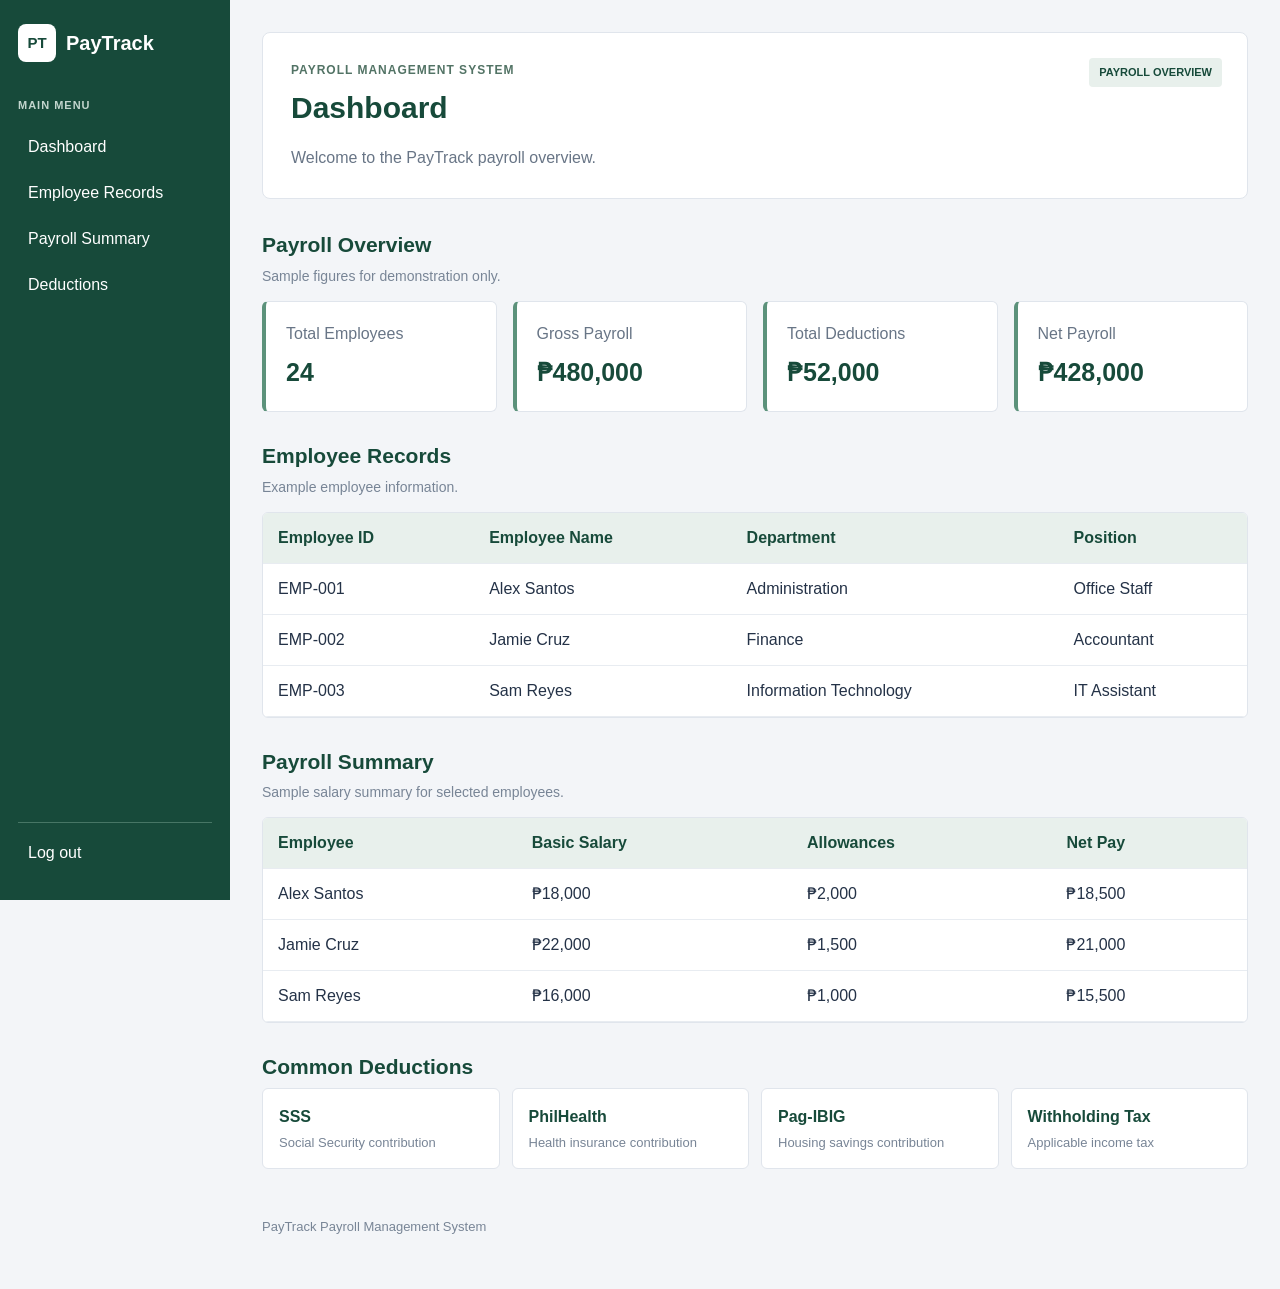
==== dashboard.html @ 4ebe02d6 "Replace campus site with PayTrack payroll management system" ====
<!DOCTYPE html>
<html lang="en">
<head>
    <meta charset="UTF-8">
    <meta name="viewport" content="width=device-width, initial-scale=1.0">
    <title>PayTrack | Dashboard</title>
    <link rel="stylesheet" href="style.css">
</head>
<body class="dashboard-body">

    <div class="dashboard-layout">

        <!-- SIDEBAR: links move to sections on this dashboard page. -->
        <aside class="sidebar">
            <a class="sidebar-brand" href="#overview">
                <span class="brand-mark small-mark">PT</span>
                <span>PayTrack</span>
            </a>

            <p class="sidebar-label">MAIN MENU</p>
            <nav class="sidebar-nav">
                <a href="#overview">Dashboard</a>
                <a href="#employees">Employee Records</a>
                <a href="#payroll">Payroll Summary</a>
                <a href="#deductions">Deductions</a>
            </nav>

            <!-- LOGOUT: returns the user to the login page. -->
            <a class="logout-link" href="index.html">Log out</a>
        </aside>

        <!-- DASHBOARD CONTENT: sample payroll information for the project. -->
        <main class="dashboard-main">
            <header class="page-heading" id="overview">
                <div>
                    <p class="eyebrow">PAYROLL MANAGEMENT SYSTEM</p>
                    <h1>Dashboard</h1>
                    <p>Welcome to the PayTrack payroll overview.</p>
                </div>
                <span class="period-label">PAYROLL OVERVIEW</span>
            </header>

            <section class="content-section">
                <h2>Payroll Overview</h2>
                <p class="section-note">Sample figures for demonstration only.</p>

                <!-- SUMMARY CARDS: quick view of the payroll totals. -->
                <div class="summary-cards">
                    <article class="summary-card">
                        <p>Total Employees</p>
                        <h3>24</h3>
                    </article>
                    <article class="summary-card">
                        <p>Gross Payroll</p>
                        <h3>₱480,000</h3>
                    </article>
                    <article class="summary-card">
                        <p>Total Deductions</p>
                        <h3>₱52,000</h3>
                    </article>
                    <article class="summary-card">
                        <p>Net Payroll</p>
                        <h3>₱428,000</h3>
                    </article>
                </div>
            </section>

            <section class="content-section" id="employees">
                <h2>Employee Records</h2>
                <p class="section-note">Example employee information.</p>

                <div class="table-container">
                    <table>
                        <thead>
                            <tr>
                                <th>Employee ID</th>
                                <th>Employee Name</th>
                                <th>Department</th>
                                <th>Position</th>
                            </tr>
                        </thead>
                        <tbody>
                            <tr>
                                <td>EMP-001</td>
                                <td>Alex Santos</td>
                                <td>Administration</td>
                                <td>Office Staff</td>
                            </tr>
                            <tr>
                                <td>EMP-002</td>
                                <td>Jamie Cruz</td>
                                <td>Finance</td>
                                <td>Accountant</td>
                            </tr>
                            <tr>
                                <td>EMP-003</td>
                                <td>Sam Reyes</td>
                                <td>Information Technology</td>
                                <td>IT Assistant</td>
                            </tr>
                        </tbody>
                    </table>
                </div>
            </section>

            <section class="content-section" id="payroll">
                <h2>Payroll Summary</h2>
                <p class="section-note">Sample salary summary for selected employees.</p>

                <div class="table-container">
                    <table>
                        <thead>
                            <tr>
                                <th>Employee</th>
                                <th>Basic Salary</th>
                                <th>Allowances</th>
                                <th>Net Pay</th>
                            </tr>
                        </thead>
                        <tbody>
                            <tr>
                                <td>Alex Santos</td>
                                <td>₱18,000</td>
                                <td>₱2,000</td>
                                <td>₱18,500</td>
                            </tr>
                            <tr>
                                <td>Jamie Cruz</td>
                                <td>₱22,000</td>
                                <td>₱1,500</td>
                                <td>₱21,000</td>
                            </tr>
                            <tr>
                                <td>Sam Reyes</td>
                                <td>₱16,000</td>
                                <td>₱1,000</td>
                                <td>₱15,500</td>
                            </tr>
                        </tbody>
                    </table>
                </div>
            </section>

            <section class="content-section" id="deductions">
                <h2>Common Deductions</h2>
                <div class="deduction-list">
                    <div class="deduction-item">
                        <strong>SSS</strong>
                        <span>Social Security contribution</span>
                    </div>
                    <div class="deduction-item">
                        <strong>PhilHealth</strong>
                        <span>Health insurance contribution</span>
                    </div>
                    <div class="deduction-item">
                        <strong>Pag-IBIG</strong>
                        <span>Housing savings contribution</span>
                    </div>
                    <div class="deduction-item">
                        <strong>Withholding Tax</strong>
                        <span>Applicable income tax</span>
                    </div>
                </div>
            </section>

            <footer class="dashboard-footer">
                PayTrack Payroll Management System
            </footer>
        </main>
    </div>

</body>
</html>
---- style.css ----
/* GENERAL: basic styles shared by the login and dashboard pages. */
* {
    box-sizing: border-box;
}

body {
    margin: 0;
    font-family: Arial, sans-serif;
    color: #243247;
    background: #f3f5f8;
    line-height: 1.5;
}

a {
    text-decoration: none;
}

/* LOGIN PAGE: centers the login box on the screen. */
.login-body {
    min-height: 100vh;
    display: flex;
    flex-direction: column;
    background: #eef2f6;
}

.login-page {
    flex: 1;
    display: flex;
    justify-content: center;
    align-items: center;
    padding: 30px 15px;
}

.login-card {
    width: 100%;
    max-width: 390px;
    padding: 35px;
    background: white;
    border: 1px solid #dce2e9;
    border-radius: 8px;
    text-align: center;
}

.brand-mark {
    width: 58px;
    height: 58px;
    margin: 0 auto 18px;
    display: flex;
    justify-content: center;
    align-items: center;
    background: #174a3a;
    color: white;
    border-radius: 8px;
    font-size: 20px;
    font-weight: bold;
}

.eyebrow {
    margin: 0 0 6px;
    color: #527365;
    font-size: 12px;
    font-weight: bold;
    letter-spacing: 1px;
}

.login-card h1 {
    margin: 0;
    color: #174a3a;
    font-size: 32px;
}

.login-description {
    margin: 8px 0 25px;
    color: #687586;
}

.login-card form {
    text-align: left;
}

.login-card label {
    display: block;
    margin: 14px 0 6px;
    font-weight: bold;
}

.login-card input {
    width: 100%;
    padding: 12px;
    border: 1px solid #cbd4dc;
    border-radius: 5px;
    font: inherit;
}

.login-card button {
    width: 100%;
    margin-top: 22px;
    padding: 12px;
    border: 0;
    border-radius: 5px;
    background: #174a3a;
    color: white;
    font-size: 16px;
    font-weight: bold;
    cursor: pointer;
}

.login-card button:hover {
    background: #23634e;
}

.login-note,
.login-footer {
    color: #788596;
    font-size: 13px;
}

.login-note {
    margin: 20px 0 0;
}

.login-footer {
    padding: 16px;
    text-align: center;
}

/* DASHBOARD SIDEBAR: fixed keeps it visible while the page scrolls. */
.dashboard-layout {
    min-height: 100vh;
}

.sidebar {
    position: fixed;
    top: 0;
    left: 0;
    width: 230px;
    height: 100vh;
    padding: 24px 18px;
    display: flex;
    flex-direction: column;
    background: #174a3a;
    color: white;
}

.sidebar-brand {
    display: flex;
    align-items: center;
    gap: 10px;
    color: white;
    font-size: 20px;
    font-weight: bold;
}

.small-mark {
    width: 38px;
    height: 38px;
    margin: 0;
    background: white;
    color: #174a3a;
    font-size: 15px;
}

.sidebar-label {
    margin: 35px 0 10px;
    color: #c2d5cd;
    font-size: 11px;
    font-weight: bold;
    letter-spacing: 1px;
}

.sidebar-nav a,
.logout-link {
    display: block;
    padding: 11px 10px;
    color: white;
    border-radius: 5px;
}

.sidebar-nav a:hover,
.logout-link:hover {
    background: #28634f;
}

.logout-link {
    margin-top: auto;
    border-top: 1px solid #477665;
    border-radius: 0;
    padding-top: 18px;
}

/* MAIN CONTENT: left margin prevents the sidebar from covering the page. */
.dashboard-main {
    margin-left: 230px;
    padding: 32px;
}

/* POSITIONING EXAMPLE: relative is the reference for the absolute label. */
.page-heading {
    position: relative;
    margin-bottom: 30px;
    padding: 28px;
    background: white;
    border: 1px solid #e0e5ec;
    border-radius: 8px;
}

.page-heading h1 {
    margin: 0;
    color: #174a3a;
    font-size: 30px;
}

.page-heading p:last-child {
    margin-bottom: 0;
    color: #687586;
}

.period-label {
    position: absolute;
    top: 25px;
    right: 25px;
    padding: 6px 10px;
    background: #e8f0ec;
    color: #174a3a;
    border-radius: 4px;
    font-size: 11px;
    font-weight: bold;
}

.content-section {
    margin-bottom: 28px;
}

.content-section h2 {
    margin-bottom: 5px;
    color: #174a3a;
    font-size: 21px;
}

.section-note {
    margin-top: 0;
    color: #788596;
    font-size: 14px;
}

/* SUMMARY CARDS: flex places the payroll totals in one row. */
.summary-cards {
    display: flex;
    flex-wrap: wrap;
    gap: 16px;
}

.summary-card {
    flex: 1;
    min-width: 150px;
    padding: 20px;
    background: white;
    border: 1px solid #e0e5ec;
    border-left: 4px solid #5c927b;
    border-radius: 6px;
}

.summary-card p {
    margin: 0;
    color: #687586;
}

.summary-card h3 {
    margin: 8px 0 0;
    color: #174a3a;
    font-size: 25px;
}

/* TABLES: used for employee records and payroll details. */
.table-container {
    overflow-x: auto;
    background: white;
    border: 1px solid #e0e5ec;
    border-radius: 6px;
}

table {
    width: 100%;
    border-collapse: collapse;
    text-align: left;
}

th,
td {
    padding: 13px 15px;
    border-bottom: 1px solid #e8ecf1;
}

th {
    background: #e8f0ec;
    color: #174a3a;
}

.deduction-list {
    display: flex;
    flex-wrap: wrap;
    gap: 12px;
}

.deduction-item {
    flex: 1;
    min-width: 200px;
    padding: 16px;
    background: white;
    border: 1px solid #e0e5ec;
    border-radius: 6px;
}

.deduction-item strong,
.deduction-item span {
    display: block;
}

.deduction-item strong {
    color: #174a3a;
}

.deduction-item span {
    margin-top: 4px;
    color: #788596;
    font-size: 13px;
}

.dashboard-footer {
    padding: 20px 0;
    color: #788596;
    font-size: 13px;
}

/* MOBILE: sidebar moves above the dashboard content on narrow screens. */
@media (max-width: 700px) {
    .sidebar {
        position: static;
        width: 100%;
        height: auto;
    }

    .sidebar-label {
        margin-top: 20px;
    }

    .sidebar-nav {
        display: flex;
        flex-wrap: wrap;
    }

    .logout-link {
        margin-top: 12px;
    }

    .dashboard-main {
        margin-left: 0;
        padding: 18px;
    }

    .period-label {
        position: static;
        display: inline-block;
        margin-top: 12px;
    }

    .login-card {
        padding: 28px 22px;
    }
}
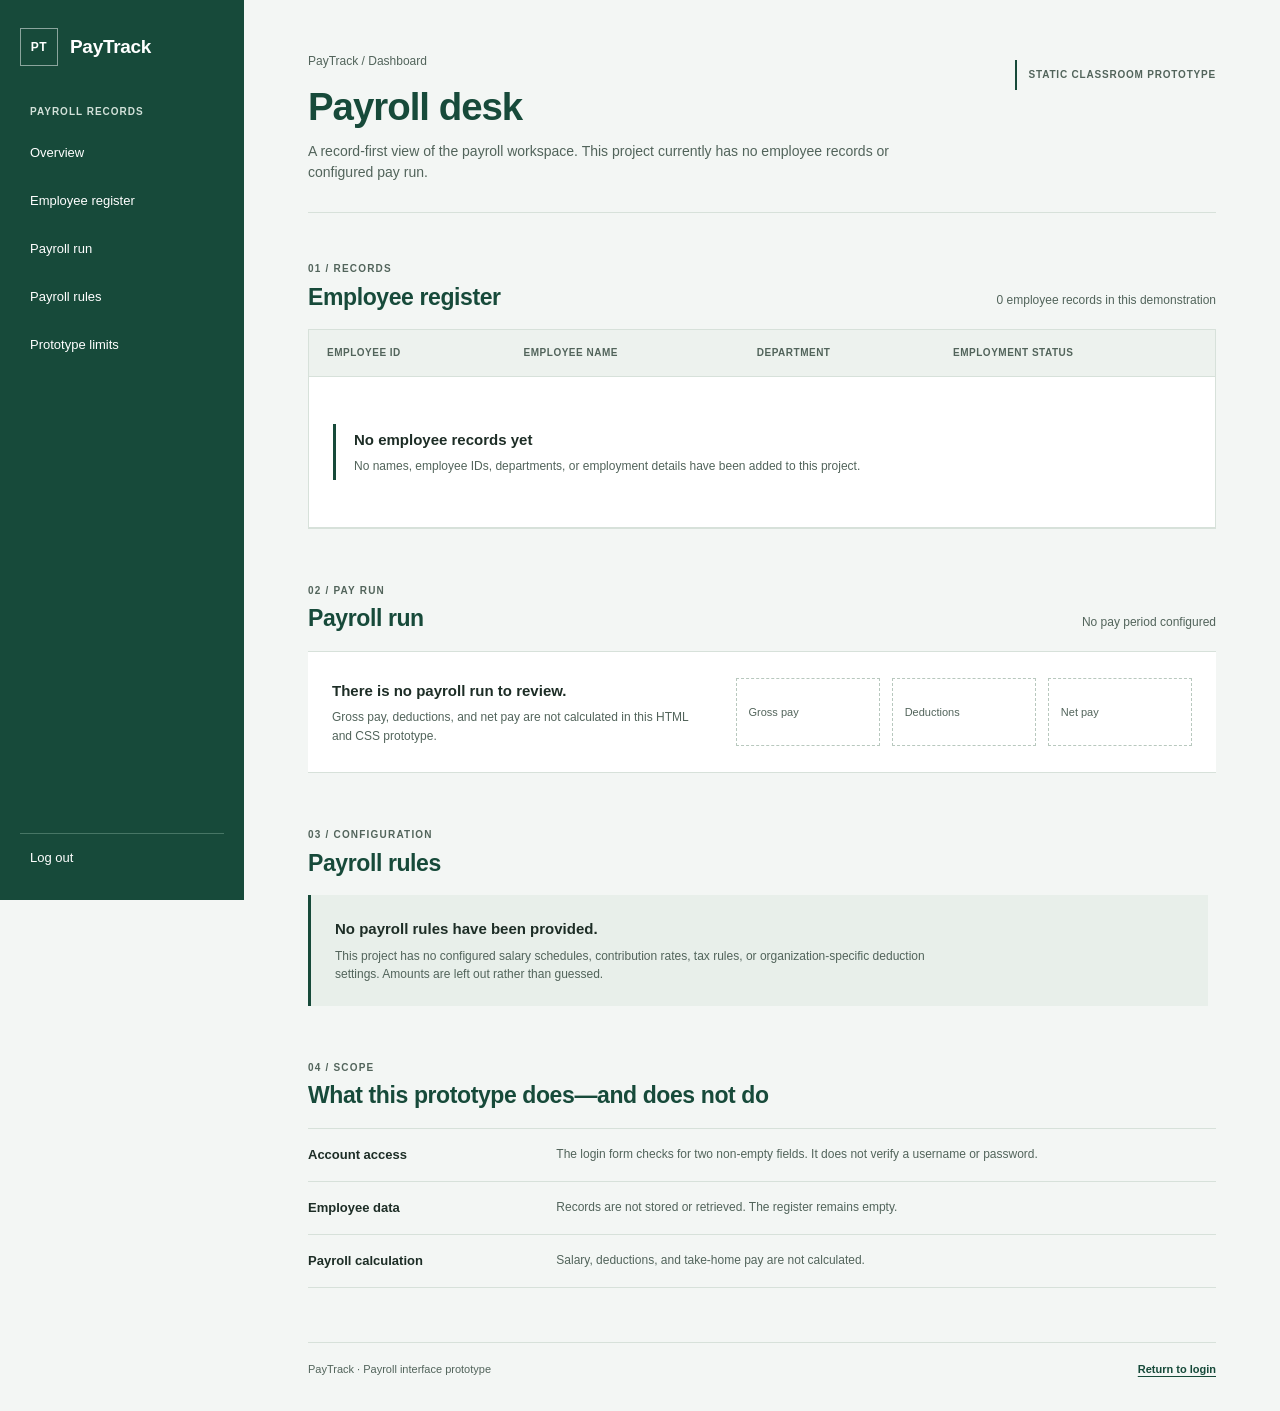
==== commit 724287c2: "Redesign PayTrack around an honest empty payroll workspace" ====
--- a/dashboard.html
+++ b/dashboard.html
@@ -3,171 +3,148 @@
 <head>
     <meta charset="UTF-8">
     <meta name="viewport" content="width=device-width, initial-scale=1.0">
-    <title>PayTrack | Dashboard</title>
+    <meta name="description" content="PayTrack payroll workspace preview with empty employee and payroll records.">
+    <title>PayTrack — Payroll desk</title>
     <link rel="stylesheet" href="style.css">
 </head>
 <body class="dashboard-body">
 
-    <div class="dashboard-layout">
+    <!-- SIDEBAR: fixed on desktop and moved above the page on mobile. -->
+    <aside class="sidebar">
+        <a class="sidebar-brand" href="#overview" aria-label="PayTrack dashboard">
+            <span class="brand-mark sidebar-mark" aria-hidden="true">PT</span>
+            <span>PayTrack</span>
+        </a>
+        <p class="sidebar-caption">PAYROLL RECORDS</p>
 
-        <!-- SIDEBAR: links move to sections on this dashboard page. -->
-        <aside class="sidebar">
-            <a class="sidebar-brand" href="#overview">
-                <span class="brand-mark small-mark">PT</span>
-                <span>PayTrack</span>
-            </a>
+        <nav class="sidebar-nav" aria-label="Dashboard sections">
+            <a href="#overview">Overview</a>
+            <a href="#employees">Employee register</a>
+            <a href="#payroll">Payroll run</a>
+            <a href="#rules">Payroll rules</a>
+            <a href="#limits">Prototype limits</a>
+        </nav>
 
-            <p class="sidebar-label">MAIN MENU</p>
-            <nav class="sidebar-nav">
-                <a href="#overview">Dashboard</a>
-                <a href="#employees">Employee Records</a>
-                <a href="#payroll">Payroll Summary</a>
-                <a href="#deductions">Deductions</a>
-            </nav>
+        <!-- LOGOUT: returns to the login page. -->
+        <a class="logout-link" href="index.html">Log out</a>
+    </aside>
 
-            <!-- LOGOUT: returns the user to the login page. -->
-            <a class="logout-link" href="index.html">Log out</a>
-        </aside>
+    <!-- MAIN CONTENT: only project facts are shown; no sample payroll data. -->
+    <main class="dashboard-main">
+        <header class="page-heading" id="overview">
+            <div>
+                <p class="breadcrumb">PayTrack / Dashboard</p>
+                <h1>Payroll desk</h1>
+                <p class="page-summary">A record-first view of the payroll workspace. This project currently has no employee records or configured pay run.</p>
+            </div>
+            <p class="project-stamp">STATIC CLASSROOM PROTOTYPE</p>
+        </header>
 
-        <!-- DASHBOARD CONTENT: sample payroll information for the project. -->
-        <main class="dashboard-main">
-            <header class="page-heading" id="overview">
+        <!-- EMPLOYEE REGISTER: a real empty state replaces fictional employees. -->
+        <section class="content-section register-section" id="employees" aria-labelledby="employees-title">
+            <div class="section-heading">
                 <div>
-                    <p class="eyebrow">PAYROLL MANAGEMENT SYSTEM</p>
-                    <h1>Dashboard</h1>
-                    <p>Welcome to the PayTrack payroll overview.</p>
+                    <p class="section-number">01 / RECORDS</p>
+                    <h2 id="employees-title">Employee register</h2>
                 </div>
-                <span class="period-label">PAYROLL OVERVIEW</span>
-            </header>
+                <p class="section-context">0 employee records in this demonstration</p>
+            </div>
 
-            <section class="content-section">
-                <h2>Payroll Overview</h2>
-                <p class="section-note">Sample figures for demonstration only.</p>
+            <div class="table-shell">
+                <table>
+                    <thead>
+                        <tr>
+                            <th scope="col">Employee ID</th>
+                            <th scope="col">Employee name</th>
+                            <th scope="col">Department</th>
+                            <th scope="col">Employment status</th>
+                        </tr>
+                    </thead>
+                    <tbody>
+                        <tr>
+                            <td colspan="4">
+                                <div class="empty-state" role="status">
+                                    <span class="empty-rule" aria-hidden="true"></span>
+                                    <div>
+                                        <h3>No employee records yet</h3>
+                                        <p>No names, employee IDs, departments, or employment details have been added to this project.</p>
+                                    </div>
+                                </div>
+                            </td>
+                        </tr>
+                    </tbody>
+                </table>
+            </div>
+        </section>
 
-                <!-- SUMMARY CARDS: quick view of the payroll totals. -->
-                <div class="summary-cards">
-                    <article class="summary-card">
-                        <p>Total Employees</p>
-                        <h3>24</h3>
-                    </article>
-                    <article class="summary-card">
-                        <p>Gross Payroll</p>
-                        <h3>₱480,000</h3>
-                    </article>
-                    <article class="summary-card">
-                        <p>Total Deductions</p>
-                        <h3>₱52,000</h3>
-                    </article>
-                    <article class="summary-card">
-                        <p>Net Payroll</p>
-                        <h3>₱428,000</h3>
-                    </article>
+        <!-- PAYROLL RUN: no fabricated pay period or calculated totals. -->
+        <section class="content-section payroll-section" id="payroll" aria-labelledby="payroll-title">
+            <div class="section-heading">
+                <div>
+                    <p class="section-number">02 / PAY RUN</p>
+                    <h2 id="payroll-title">Payroll run</h2>
                 </div>
-            </section>
+                <p class="section-context">No pay period configured</p>
+            </div>
 
-            <section class="content-section" id="employees">
-                <h2>Employee Records</h2>
-                <p class="section-note">Example employee information.</p>
+            <div class="payroll-empty">
+                <div class="payroll-empty-copy">
+                    <h3>There is no payroll run to review.</h3>
+                    <p>Gross pay, deductions, and net pay are not calculated in this HTML and CSS prototype.</p>
+                </div>
+                <div class="payroll-columns" aria-label="Payroll fields that are not yet calculated">
+                    <span>Gross pay</span>
+                    <span>Deductions</span>
+                    <span>Net pay</span>
+                </div>
+            </div>
+        </section>
 
-                <div class="table-container">
-                    <table>
-                        <thead>
-                            <tr>
-                                <th>Employee ID</th>
-                                <th>Employee Name</th>
-                                <th>Department</th>
-                                <th>Position</th>
-                            </tr>
-                        </thead>
-                        <tbody>
-                            <tr>
-                                <td>EMP-001</td>
-                                <td>Alex Santos</td>
-                                <td>Administration</td>
-                                <td>Office Staff</td>
-                            </tr>
-                            <tr>
-                                <td>EMP-002</td>
-                                <td>Jamie Cruz</td>
-                                <td>Finance</td>
-                                <td>Accountant</td>
-                            </tr>
-                            <tr>
-                                <td>EMP-003</td>
-                                <td>Sam Reyes</td>
-                                <td>Information Technology</td>
-                                <td>IT Assistant</td>
-                            </tr>
-                        </tbody>
-                    </table>
+        <!-- RULES: explains why deduction amounts are intentionally absent. -->
+        <section class="content-section rules-section" id="rules" aria-labelledby="rules-title">
+            <div class="section-heading">
+                <div>
+                    <p class="section-number">03 / CONFIGURATION</p>
+                    <h2 id="rules-title">Payroll rules</h2>
                 </div>
-            </section>
+            </div>
 
-            <section class="content-section" id="payroll">
-                <h2>Payroll Summary</h2>
-                <p class="section-note">Sample salary summary for selected employees.</p>
+            <div class="rules-copy">
+                <h3>No payroll rules have been provided.</h3>
+                <p>This project has no configured salary schedules, contribution rates, tax rules, or organization-specific deduction settings. Amounts are left out rather than guessed.</p>
+            </div>
+        </section>
 
-                <div class="table-container">
-                    <table>
-                        <thead>
-                            <tr>
-                                <th>Employee</th>
-                                <th>Basic Salary</th>
-                                <th>Allowances</th>
-                                <th>Net Pay</th>
-                            </tr>
-                        </thead>
-                        <tbody>
-                            <tr>
-                                <td>Alex Santos</td>
-                                <td>₱18,000</td>
-                                <td>₱2,000</td>
-                                <td>₱18,500</td>
-                            </tr>
-                            <tr>
-                                <td>Jamie Cruz</td>
-                                <td>₱22,000</td>
-                                <td>₱1,500</td>
-                                <td>₱21,000</td>
-                            </tr>
-                            <tr>
-                                <td>Sam Reyes</td>
-                                <td>₱16,000</td>
-                                <td>₱1,000</td>
-                                <td>₱15,500</td>
-                            </tr>
-                        </tbody>
-                    </table>
+        <!-- LIMITS: makes the static prototype's behavior explicit. -->
+        <section class="content-section limits-section" id="limits" aria-labelledby="limits-title">
+            <div class="section-heading">
+                <div>
+                    <p class="section-number">04 / SCOPE</p>
+                    <h2 id="limits-title">What this prototype does—and does not do</h2>
                 </div>
-            </section>
+            </div>
 
-            <section class="content-section" id="deductions">
-                <h2>Common Deductions</h2>
-                <div class="deduction-list">
-                    <div class="deduction-item">
-                        <strong>SSS</strong>
-                        <span>Social Security contribution</span>
-                    </div>
-                    <div class="deduction-item">
-                        <strong>PhilHealth</strong>
-                        <span>Health insurance contribution</span>
-                    </div>
-                    <div class="deduction-item">
-                        <strong>Pag-IBIG</strong>
-                        <span>Housing savings contribution</span>
-                    </div>
-                    <div class="deduction-item">
-                        <strong>Withholding Tax</strong>
-                        <span>Applicable income tax</span>
-                    </div>
+            <dl class="limits-list">
+                <div>
+                    <dt>Account access</dt>
+                    <dd>The login form checks for two non-empty fields. It does not verify a username or password.</dd>
                 </div>
-            </section>
+                <div>
+                    <dt>Employee data</dt>
+                    <dd>Records are not stored or retrieved. The register remains empty.</dd>
+                </div>
+                <div>
+                    <dt>Payroll calculation</dt>
+                    <dd>Salary, deductions, and take-home pay are not calculated.</dd>
+                </div>
+            </dl>
+        </section>
 
-            <footer class="dashboard-footer">
-                PayTrack Payroll Management System
-            </footer>
-        </main>
-    </div>
+        <footer class="dashboard-footer">
+            <span>PayTrack · Payroll interface prototype</span>
+            <a href="index.html">Return to login</a>
+        </footer>
+    </main>
 
 </body>
 </html>
--- a/style.css
+++ b/style.css
@@ -1,179 +1,318 @@
-/* GENERAL: basic styles shared by the login and dashboard pages. */
+/* SHARED TOKENS: one brand color, restrained neutrals, and a small spacing scale. */
+:root {
+    --green: #174a3a;
+    --green-dark: #10382c;
+    --page: #f3f6f4;
+    --surface: #ffffff;
+    --ink: #1d2d26;
+    --muted: #52645b;
+    --line: #d7e1da;
+    --soft: #e8efea;
+    --focus: #d79a32;
+    --space-1: 4px;
+    --space-2: 8px;
+    --space-3: 12px;
+    --space-4: 16px;
+    --space-5: 24px;
+    --space-6: 32px;
+    --space-7: 48px;
+}
+
 * {
     box-sizing: border-box;
 }
 
+html {
+    scroll-behavior: smooth;
+}
+
 body {
     margin: 0;
-    font-family: Arial, sans-serif;
-    color: #243247;
-    background: #f3f5f8;
-    line-height: 1.5;
+    color: var(--ink);
+    background: var(--page);
+    font-family: Tahoma, Arial, sans-serif;
+    line-height: 1.55;
 }
 
 a {
+    color: inherit;
     text-decoration: none;
 }
 
-/* LOGIN PAGE: centers the login box on the screen. */
-.login-body {
+button,
+input {
+    font: inherit;
+}
+
+a:focus-visible,
+button:focus-visible,
+input:focus-visible {
+    outline: 3px solid var(--focus);
+    outline-offset: 3px;
+}
+
+::selection {
+    color: #ffffff;
+    background: var(--green);
+}
+
+/* LOGIN LAYOUT: the left panel explains the product; the right panel holds the form. */
+.login-layout {
     min-height: 100vh;
+    display: grid;
+    grid-template-columns: minmax(0, 1.08fr) minmax(360px, 0.92fr);
+}
+
+.login-intro {
     display: flex;
     flex-direction: column;
-    background: #eef2f6;
-}
-
-.login-page {
-    flex: 1;
-    display: flex;
+    justify-content: space-between;
+    min-height: 100vh;
+    padding: 40px clamp(28px, 6vw, 88px) 32px;
+    color: #ffffff;
+    background: var(--green);
+}
+
+.brand-lockup,
+.sidebar-brand {
+    display: inline-flex;
+    align-items: center;
+    gap: 12px;
+    width: fit-content;
+    color: inherit;
+    font-size: 19px;
+    font-weight: 700;
+    letter-spacing: -0.3px;
+}
+
+.brand-mark {
+    width: 44px;
+    height: 44px;
+    display: inline-flex;
+    align-items: center;
     justify-content: center;
-    align-items: center;
-    padding: 30px 15px;
-}
-
-.login-card {
+    border: 1px solid rgba(255, 255, 255, 0.5);
+    color: #ffffff;
+    font-size: 14px;
+    font-weight: 700;
+    letter-spacing: 0.5px;
+}
+
+.intro-copy {
+    max-width: 600px;
+    margin: 56px 0;
+}
+
+.eyebrow,
+.form-kicker,
+.section-number {
+    margin: 0 0 12px;
+    font-size: 11px;
+    font-weight: 700;
+    letter-spacing: 1.2px;
+}
+
+.eyebrow {
+    color: #d2e1d9;
+}
+
+.intro-copy h1 {
+    max-width: 590px;
+    margin: 0 0 20px;
+    font-size: clamp(36px, 4.5vw, 62px);
+    line-height: 1.08;
+    letter-spacing: -1.8px;
+}
+
+.intro-copy > p:last-child {
+    max-width: 480px;
+    margin: 0;
+    color: #e0ebe5;
+    font-size: 16px;
+}
+
+.page-flow {
+    display: grid;
+    grid-template-columns: repeat(3, minmax(0, 1fr));
+    gap: 12px;
+    max-width: 520px;
+    margin: 0;
+    padding: 18px 0 0;
+    border-top: 1px solid rgba(255, 255, 255, 0.3);
+    list-style: none;
+}
+
+.page-flow li {
+    display: flex;
+    flex-direction: column;
+    gap: 6px;
+    color: #ffffff;
+    font-size: 13px;
+    font-weight: 700;
+}
+
+.page-flow li span {
+    color: #c6d8ce;
+    font-size: 11px;
+    font-weight: 400;
+    font-variant-numeric: tabular-nums;
+}
+
+.intro-footnote {
+    margin: 28px 0 0;
+    color: #d2e1d9;
+    font-size: 12px;
+}
+
+.login-panel {
+    display: flex;
+    flex-direction: column;
+    justify-content: center;
+    padding: 64px clamp(28px, 6vw, 88px) 24px;
+    background: var(--page);
+}
+
+.login-form-wrap {
     width: 100%;
+    max-width: 430px;
+    margin: 0 auto;
+}
+
+.form-kicker {
+    color: var(--green);
+}
+
+.login-form-wrap h2 {
+    margin: 0 0 10px;
+    font-size: 32px;
+    line-height: 1.2;
+    letter-spacing: -0.8px;
+}
+
+.form-description {
     max-width: 390px;
-    padding: 35px;
-    background: white;
-    border: 1px solid #dce2e9;
-    border-radius: 8px;
-    text-align: center;
-}
-
-.brand-mark {
-    width: 58px;
-    height: 58px;
-    margin: 0 auto 18px;
-    display: flex;
-    justify-content: center;
-    align-items: center;
-    background: #174a3a;
-    color: white;
-    border-radius: 8px;
-    font-size: 20px;
-    font-weight: bold;
-}
-
-.eyebrow {
-    margin: 0 0 6px;
-    color: #527365;
+    margin: 0 0 30px;
+    color: var(--muted);
+    font-size: 14px;
+}
+
+.login-form {
+    display: flex;
+    flex-direction: column;
+    gap: 18px;
+}
+
+.form-field label {
+    display: block;
+    margin-bottom: 7px;
+    font-size: 13px;
+    font-weight: 700;
+}
+
+.form-field input {
+    width: 100%;
+    min-height: 48px;
+    padding: 11px 13px;
+    border: 1px solid #b8c8be;
+    border-radius: 4px;
+    color: var(--ink);
+    background: var(--surface);
+}
+
+.form-field input::placeholder {
+    color: #64756c;
+    opacity: 1;
+}
+
+.login-form button {
+    min-height: 48px;
+    margin-top: 4px;
+    padding: 11px 18px;
+    border: 1px solid var(--green);
+    border-radius: 4px;
+    color: #ffffff;
+    background: var(--green);
+    font-weight: 700;
+    cursor: pointer;
+}
+
+.login-form button:hover {
+    background: var(--green-dark);
+}
+
+.form-notice {
+    margin: 24px 0 0;
+    padding: 14px 16px;
+    border-left: 3px solid var(--green);
+    color: var(--muted);
+    background: #e8efea;
     font-size: 12px;
-    font-weight: bold;
-    letter-spacing: 1px;
-}
-
-.login-card h1 {
-    margin: 0;
-    color: #174a3a;
-    font-size: 32px;
-}
-
-.login-description {
-    margin: 8px 0 25px;
-    color: #687586;
-}
-
-.login-card form {
-    text-align: left;
-}
-
-.login-card label {
+}
+
+.form-notice strong {
     display: block;
-    margin: 14px 0 6px;
-    font-weight: bold;
-}
-
-.login-card input {
+    margin-bottom: 3px;
+    color: var(--ink);
+}
+
+.login-footer {
     width: 100%;
-    padding: 12px;
-    border: 1px solid #cbd4dc;
-    border-radius: 5px;
-    font: inherit;
-}
-
-.login-card button {
-    width: 100%;
-    margin-top: 22px;
-    padding: 12px;
-    border: 0;
-    border-radius: 5px;
-    background: #174a3a;
-    color: white;
-    font-size: 16px;
-    font-weight: bold;
-    cursor: pointer;
-}
-
-.login-card button:hover {
-    background: #23634e;
-}
-
-.login-note,
-.login-footer {
-    color: #788596;
-    font-size: 13px;
-}
-
-.login-note {
-    margin: 20px 0 0;
-}
-
-.login-footer {
-    padding: 16px;
-    text-align: center;
-}
-
-/* DASHBOARD SIDEBAR: fixed keeps it visible while the page scrolls. */
-.dashboard-layout {
+    max-width: 430px;
+    margin: 48px auto 0;
+    padding-top: 16px;
+    border-top: 1px solid var(--line);
+    color: var(--muted);
+    font-size: 11px;
+}
+
+/* DASHBOARD SIDEBAR: fixed positioning demonstrates CSS positioning on wide screens. */
+.dashboard-body {
     min-height: 100vh;
 }
 
 .sidebar {
     position: fixed;
-    top: 0;
-    left: 0;
-    width: 230px;
-    height: 100vh;
-    padding: 24px 18px;
+    inset: 0 auto 0 0;
+    z-index: 2;
+    width: 244px;
+    min-height: 100vh;
     display: flex;
     flex-direction: column;
-    background: #174a3a;
-    color: white;
-}
-
-.sidebar-brand {
-    display: flex;
-    align-items: center;
-    gap: 10px;
-    color: white;
-    font-size: 20px;
-    font-weight: bold;
-}
-
-.small-mark {
+    padding: 28px 20px 22px;
+    color: #ffffff;
+    background: var(--green);
+}
+
+.sidebar-mark {
     width: 38px;
     height: 38px;
-    margin: 0;
-    background: white;
-    color: #174a3a;
-    font-size: 15px;
-}
-
-.sidebar-label {
-    margin: 35px 0 10px;
-    color: #c2d5cd;
-    font-size: 11px;
-    font-weight: bold;
+    border-color: rgba(255, 255, 255, 0.5);
+    font-size: 12px;
+}
+
+.sidebar-caption {
+    margin: 38px 10px 12px;
+    color: #d2e1d9;
+    font-size: 10px;
+    font-weight: 700;
     letter-spacing: 1px;
+}
+
+.sidebar-nav {
+    display: flex;
+    flex-direction: column;
+    gap: 4px;
 }
 
 .sidebar-nav a,
 .logout-link {
-    display: block;
-    padding: 11px 10px;
-    color: white;
-    border-radius: 5px;
+    min-height: 44px;
+    display: flex;
+    align-items: center;
+    padding: 10px;
+    border-radius: 4px;
+    color: #ffffff;
+    font-size: 13px;
 }
 
 .sidebar-nav a:hover,
@@ -183,188 +322,384 @@
 
 .logout-link {
     margin-top: auto;
+    padding-top: 14px;
     border-top: 1px solid #477665;
     border-radius: 0;
-    padding-top: 18px;
-}
-
-/* MAIN CONTENT: left margin prevents the sidebar from covering the page. */
+}
+
+/* PAGE WIDTH: the left margin keeps the fixed navigation from covering content. */
 .dashboard-main {
-    margin-left: 230px;
-    padding: 32px;
-}
-
-/* POSITIONING EXAMPLE: relative is the reference for the absolute label. */
+    width: min(100% - 244px, 1420px);
+    min-height: 100vh;
+    margin-left: 244px;
+    padding: 42px clamp(24px, 5vw, 72px) 24px;
+}
+
 .page-heading {
     position: relative;
-    margin-bottom: 30px;
-    padding: 28px;
-    background: white;
-    border: 1px solid #e0e5ec;
-    border-radius: 8px;
+    display: flex;
+    align-items: flex-start;
+    justify-content: space-between;
+    gap: 28px;
+    margin-bottom: 48px;
+    padding: 10px 250px 28px 0;
+    border-bottom: 1px solid var(--line);
+}
+
+.breadcrumb {
+    margin: 0 0 14px;
+    color: var(--muted);
+    font-size: 12px;
 }
 
 .page-heading h1 {
     margin: 0;
-    color: #174a3a;
-    font-size: 30px;
-}
-
-.page-heading p:last-child {
-    margin-bottom: 0;
-    color: #687586;
-}
-
-.period-label {
+    color: var(--green);
+    font-size: clamp(32px, 3vw, 42px);
+    line-height: 1.15;
+    letter-spacing: -1px;
+}
+
+.page-summary {
+    max-width: 650px;
+    margin: 12px 0 0;
+    color: var(--muted);
+    font-size: 14px;
+}
+
+.project-stamp {
     position: absolute;
-    top: 25px;
-    right: 25px;
-    padding: 6px 10px;
-    background: #e8f0ec;
-    color: #174a3a;
-    border-radius: 4px;
-    font-size: 11px;
-    font-weight: bold;
+    top: 18px;
+    right: 0;
+    margin: 0;
+    padding: 7px 0 7px 12px;
+    border-left: 2px solid var(--green);
+    color: var(--muted);
+    font-size: 10px;
+    font-weight: 700;
+    letter-spacing: 0.8px;
 }
 
 .content-section {
-    margin-bottom: 28px;
-}
-
-.content-section h2 {
-    margin-bottom: 5px;
-    color: #174a3a;
-    font-size: 21px;
-}
-
-.section-note {
-    margin-top: 0;
-    color: #788596;
-    font-size: 14px;
-}
-
-/* SUMMARY CARDS: flex places the payroll totals in one row. */
-.summary-cards {
-    display: flex;
-    flex-wrap: wrap;
-    gap: 16px;
-}
-
-.summary-card {
-    flex: 1;
-    min-width: 150px;
-    padding: 20px;
-    background: white;
-    border: 1px solid #e0e5ec;
-    border-left: 4px solid #5c927b;
-    border-radius: 6px;
-}
-
-.summary-card p {
-    margin: 0;
-    color: #687586;
-}
-
-.summary-card h3 {
-    margin: 8px 0 0;
-    color: #174a3a;
-    font-size: 25px;
-}
-
-/* TABLES: used for employee records and payroll details. */
-.table-container {
+    margin-bottom: 54px;
+    scroll-margin-top: 24px;
+}
+
+.section-heading {
+    display: flex;
+    align-items: flex-end;
+    justify-content: space-between;
+    gap: 24px;
+    margin-bottom: 18px;
+}
+
+.section-number {
+    margin-bottom: 6px;
+    color: var(--muted);
+    font-size: 10px;
+}
+
+.section-heading h2 {
+    margin: 0;
+    color: var(--green);
+    font-size: 23px;
+    line-height: 1.25;
+    letter-spacing: -0.4px;
+}
+
+.section-context {
+    margin: 0 0 2px;
+    color: var(--muted);
+    font-size: 12px;
+    text-align: right;
+}
+
+/* TABLE: horizontal scrolling stays inside this region on narrow screens. */
+.table-shell {
     overflow-x: auto;
-    background: white;
-    border: 1px solid #e0e5ec;
-    border-radius: 6px;
+    border: 1px solid var(--line);
+    background: var(--surface);
 }
 
 table {
     width: 100%;
+    min-width: 650px;
     border-collapse: collapse;
     text-align: left;
 }
 
 th,
 td {
-    padding: 13px 15px;
-    border-bottom: 1px solid #e8ecf1;
+    padding: 15px 18px;
+    border-bottom: 1px solid var(--line);
+    font-size: 12px;
 }
 
 th {
-    background: #e8f0ec;
-    color: #174a3a;
-}
-
-.deduction-list {
-    display: flex;
-    flex-wrap: wrap;
+    color: var(--muted);
+    background: #edf2ee;
+    font-size: 10px;
+    font-weight: 700;
+    letter-spacing: 0.5px;
+    text-transform: uppercase;
+}
+
+td {
+    padding: 0;
+}
+
+.empty-state {
+    min-height: 150px;
+    display: flex;
+    align-items: center;
+    gap: 18px;
+    padding: 26px 24px;
+}
+
+.empty-rule {
+    width: 3px;
+    min-height: 56px;
+    flex: 0 0 3px;
+    background: var(--green);
+}
+
+.empty-state h3,
+.payroll-empty h3,
+.rules-copy h3 {
+    margin: 0 0 6px;
+    color: var(--ink);
+    font-size: 15px;
+}
+
+.empty-state p,
+.payroll-empty p,
+.rules-copy p {
+    max-width: 620px;
+    margin: 0;
+    color: var(--muted);
+    font-size: 12px;
+}
+
+/* PAYROLL RUN: the blank fields make the missing configuration explicit. */
+.payroll-empty {
+    display: grid;
+    grid-template-columns: minmax(230px, 0.9fr) minmax(0, 1.1fr);
+    gap: 30px;
+    align-items: center;
+    padding: 26px 24px;
+    border-top: 1px solid var(--line);
+    border-bottom: 1px solid var(--line);
+    background: var(--surface);
+}
+
+.payroll-columns {
+    display: grid;
+    grid-template-columns: repeat(3, minmax(0, 1fr));
     gap: 12px;
 }
 
-.deduction-item {
-    flex: 1;
-    min-width: 200px;
-    padding: 16px;
-    background: white;
-    border: 1px solid #e0e5ec;
-    border-radius: 6px;
-}
-
-.deduction-item strong,
-.deduction-item span {
-    display: block;
-}
-
-.deduction-item strong {
-    color: #174a3a;
-}
-
-.deduction-item span {
-    margin-top: 4px;
-    color: #788596;
+.payroll-columns span {
+    min-height: 68px;
+    display: flex;
+    align-items: center;
+    padding: 12px;
+    border: 1px dashed #b8c8be;
+    color: var(--muted);
+    font-size: 11px;
+}
+
+.rules-copy {
+    max-width: 900px;
+    padding: 22px 24px;
+    border-left: 3px solid var(--green);
+    background: #e8efea;
+}
+
+.limits-list {
+    margin: 0;
+    border-top: 1px solid var(--line);
+}
+
+.limits-list div {
+    display: grid;
+    grid-template-columns: minmax(150px, 0.34fr) minmax(0, 1fr);
+    gap: 24px;
+    padding: 16px 0;
+    border-bottom: 1px solid var(--line);
+}
+
+.limits-list dt {
     font-size: 13px;
+    font-weight: 700;
+}
+
+.limits-list dd {
+    margin: 0;
+    color: var(--muted);
+    font-size: 12px;
 }
 
 .dashboard-footer {
-    padding: 20px 0;
-    color: #788596;
-    font-size: 13px;
-}
-
-/* MOBILE: sidebar moves above the dashboard content on narrow screens. */
-@media (max-width: 700px) {
+    display: flex;
+    justify-content: space-between;
+    gap: 20px;
+    padding: 18px 0 8px;
+    border-top: 1px solid var(--line);
+    color: var(--muted);
+    font-size: 11px;
+}
+
+.dashboard-footer a {
+    color: var(--green);
+    font-weight: 700;
+    text-decoration: underline;
+    text-underline-offset: 3px;
+}
+
+/* MOBILE: navigation becomes a normal top section; tables scroll within their own shell. */
+@media (max-width: 760px) {
+    .login-layout {
+        grid-template-columns: 1fr;
+    }
+
+    .login-intro {
+        min-height: auto;
+        padding: 26px 24px 24px;
+    }
+
+    .intro-copy {
+        margin: 38px 0 32px;
+    }
+
+    .intro-copy h1 {
+        max-width: 480px;
+        font-size: clamp(34px, 9vw, 46px);
+        letter-spacing: -1.2px;
+    }
+
+    .page-flow {
+        max-width: none;
+    }
+
+    .intro-footnote {
+        margin-top: 20px;
+    }
+
+    .login-panel {
+        min-height: 560px;
+        padding: 52px 24px 24px;
+    }
+
+    .login-footer {
+        margin-top: 40px;
+    }
+
     .sidebar {
         position: static;
         width: 100%;
-        height: auto;
-    }
-
-    .sidebar-label {
-        margin-top: 20px;
+        min-height: 0;
+        padding: 18px 20px 14px;
+    }
+
+    .sidebar-caption {
+        margin: 18px 0 8px;
     }
 
     .sidebar-nav {
         display: flex;
+        flex-direction: row;
         flex-wrap: wrap;
+        gap: 4px;
+    }
+
+    .sidebar-nav a {
+        min-height: 44px;
+        padding: 9px 10px;
     }
 
     .logout-link {
+        min-height: 44px;
         margin-top: 12px;
+        padding: 10px 0 0;
     }
 
     .dashboard-main {
+        width: 100%;
         margin-left: 0;
-        padding: 18px;
-    }
-
-    .period-label {
+        padding: 28px 20px 20px;
+    }
+
+    .page-heading {
+        margin-bottom: 36px;
+        padding: 0 0 22px;
+    }
+
+    .project-stamp {
         position: static;
-        display: inline-block;
-        margin-top: 12px;
-    }
-
-    .login-card {
-        padding: 28px 22px;
-    }
-}
+        align-self: flex-start;
+        margin-top: 6px;
+    }
+
+    .section-heading {
+        align-items: flex-start;
+        flex-direction: column;
+        gap: 8px;
+    }
+
+    .section-context {
+        text-align: left;
+    }
+
+    .payroll-empty {
+        grid-template-columns: 1fr;
+        gap: 20px;
+        padding: 22px 18px;
+    }
+
+    .limits-list div {
+        grid-template-columns: 1fr;
+        gap: 4px;
+    }
+
+    .dashboard-footer {
+        flex-direction: column;
+        gap: 8px;
+    }
+}
+
+@media (max-width: 420px) {
+    .login-intro {
+        padding-right: 20px;
+        padding-left: 20px;
+    }
+
+    .login-panel {
+        padding-right: 20px;
+        padding-left: 20px;
+    }
+
+    .page-flow {
+        gap: 8px;
+    }
+
+    .page-flow li {
+        font-size: 12px;
+    }
+
+    .payroll-columns {
+        gap: 6px;
+    }
+
+    .payroll-columns span {
+        min-height: 62px;
+        padding: 8px;
+        font-size: 10px;
+    }
+}
+
+/* MOTION: remove smooth scrolling when the visitor prefers reduced motion. */
+@media (prefers-reduced-motion: reduce) {
+    html {
+        scroll-behavior: auto;
+    }
+}
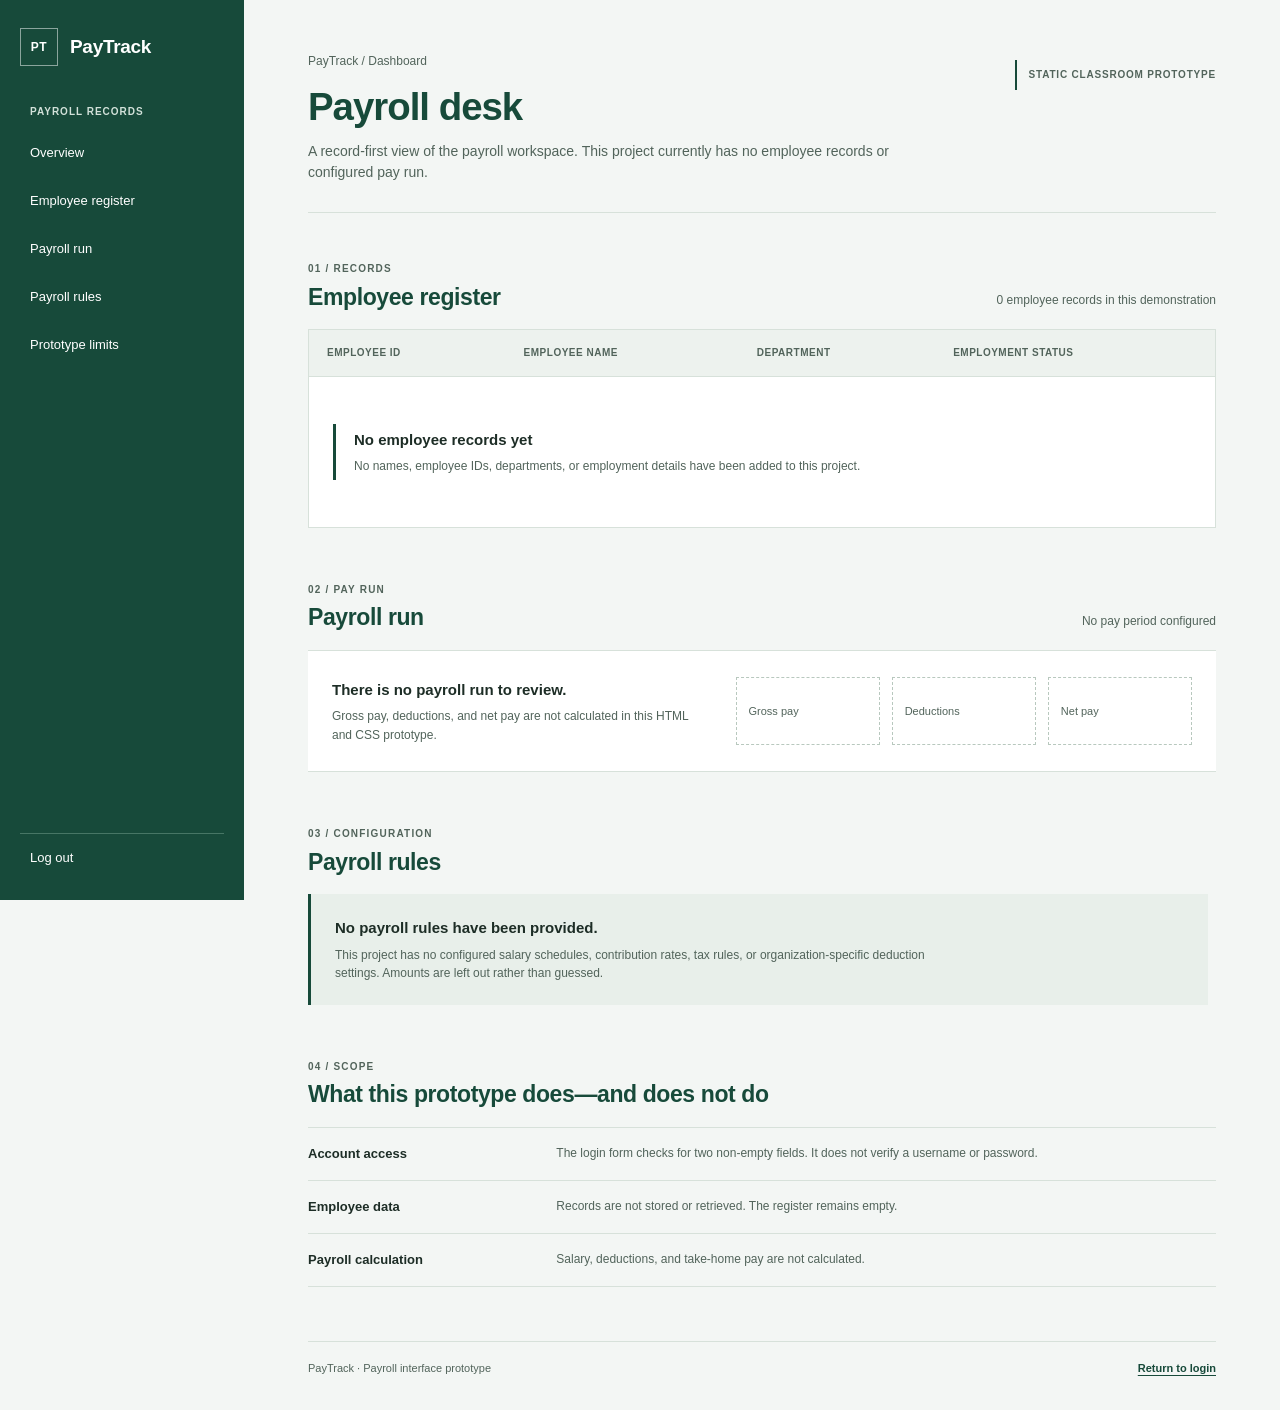
==== commit 5c98a6ac: "Fix narrow-screen employee empty state and heading layout" ====
--- a/dashboard.html
+++ b/dashboard.html
@@ -60,20 +60,14 @@
                             <th scope="col">Employment status</th>
                         </tr>
                     </thead>
-                    <tbody>
-                        <tr>
-                            <td colspan="4">
-                                <div class="empty-state" role="status">
-                                    <span class="empty-rule" aria-hidden="true"></span>
-                                    <div>
-                                        <h3>No employee records yet</h3>
-                                        <p>No names, employee IDs, departments, or employment details have been added to this project.</p>
-                                    </div>
-                                </div>
-                            </td>
-                        </tr>
-                    </tbody>
                 </table>
+                <div class="empty-state" role="status">
+                    <span class="empty-rule" aria-hidden="true"></span>
+                    <div>
+                        <h3>No employee records yet</h3>
+                        <p>No names, employee IDs, departments, or employment details have been added to this project.</p>
+                    </div>
+                </div>
             </div>
         </section>
 
--- a/style.css
+++ b/style.css
@@ -630,6 +630,8 @@
     }
 
     .page-heading {
+        flex-direction: column;
+        gap: 12px;
         margin-bottom: 36px;
         padding: 0 0 22px;
     }
@@ -650,6 +652,27 @@
         text-align: left;
     }
 
+    .table-shell table {
+        min-width: 0;
+        table-layout: fixed;
+    }
+
+    .table-shell th {
+        padding: 12px 6px;
+        font-size: 9px;
+        overflow-wrap: anywhere;
+    }
+
+    .empty-state {
+        min-height: 120px;
+        padding: 20px 16px;
+        gap: 12px;
+    }
+
+    .empty-state p {
+        font-size: 11px;
+    }
+
     .payroll-empty {
         grid-template-columns: 1fr;
         gap: 20px;
